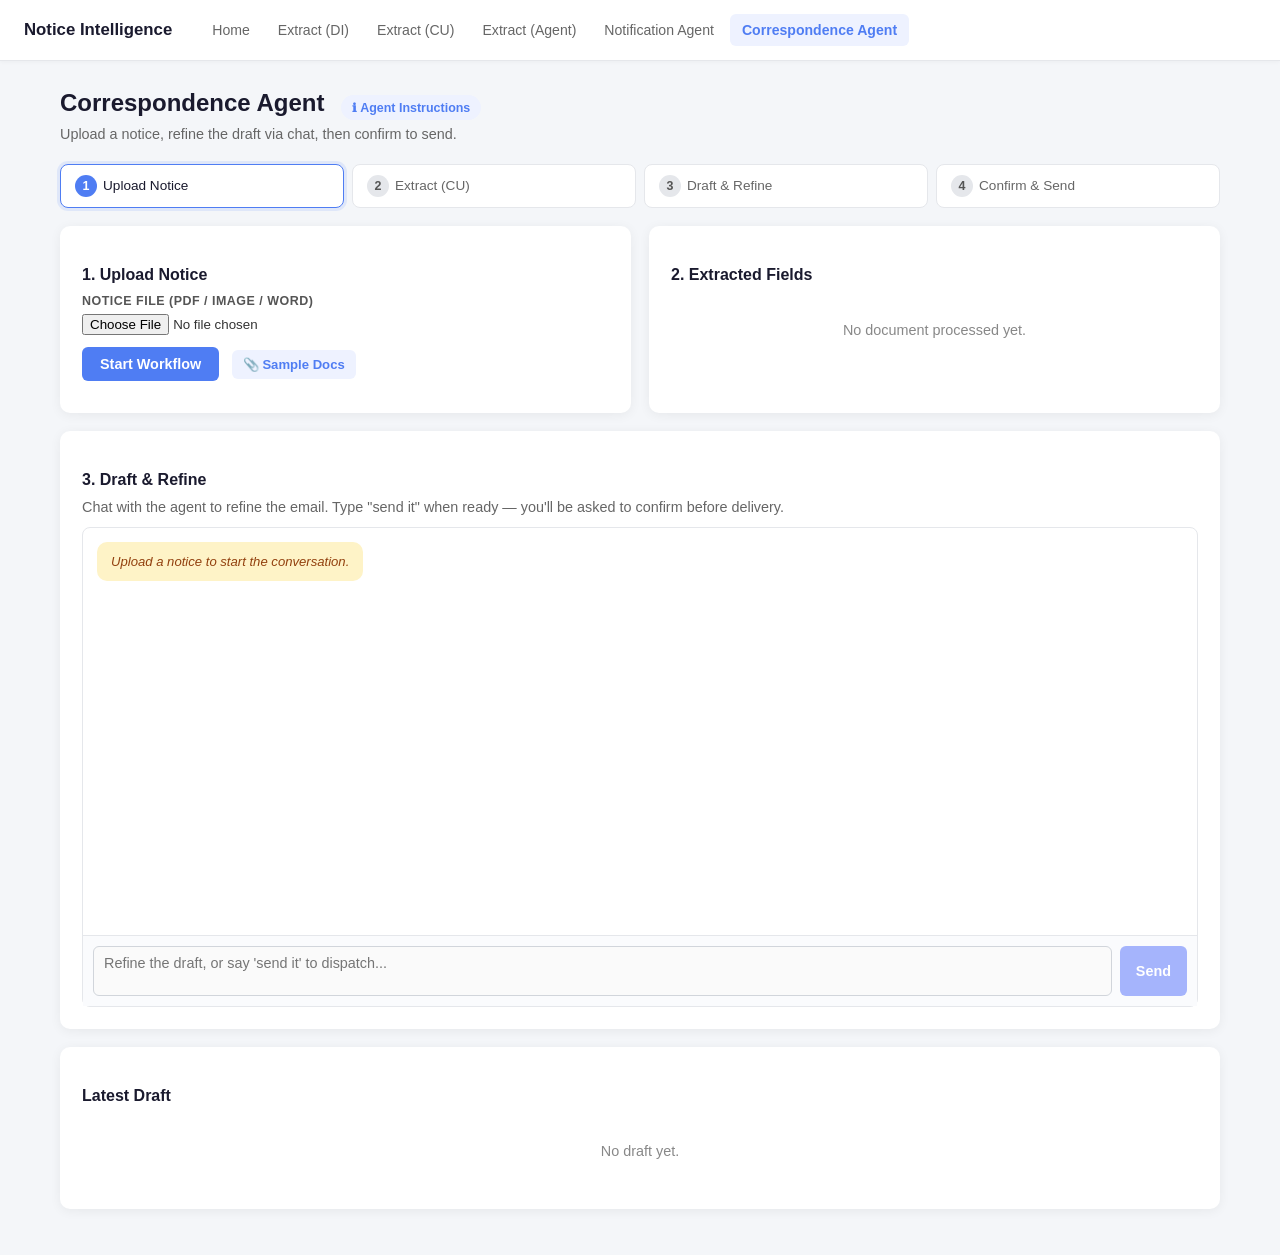
==== src/invledger_app/wwwroot/pages/correspondence.html @ 1975aae0 "setup" ====
<!DOCTYPE html>
<html lang="en">
<head>
  <meta charset="UTF-8" />
  <meta name="viewport" content="width=device-width, initial-scale=1.0" />
  <title>Correspondence Agent</title>
  <link rel="stylesheet" href="../assets/styles.css" />
  <style>
    .workflow-steps { display: flex; gap: 8px; margin-bottom: 18px; flex-wrap: wrap; }
    .step { flex: 1; min-width: 140px; background: #fff; border: 1px solid var(--border); border-radius: 8px; padding: 10px 14px; font-size: 0.85rem; color: var(--muted); }
    .step .num { display: inline-block; width: 22px; height: 22px; border-radius: 50%; background: #e5e7eb; color: #555; text-align: center; font-weight: 700; font-size: 0.78rem; line-height: 22px; margin-right: 6px; }
    .step.active { border-color: var(--primary); color: var(--text); box-shadow: 0 0 0 3px rgba(79,125,243,0.12); }
    .step.active .num { background: var(--primary); color: #fff; }
    .step.done { border-color: #16a34a; color: #166534; }
    .step.done .num { background: #16a34a; color: #fff; }

    .chat-window { display: flex; flex-direction: column; height: 480px; border: 1px solid var(--border); border-radius: 8px; background: #fff; }
    .chat-messages { flex: 1; overflow-y: auto; padding: 14px; display: flex; flex-direction: column; gap: 12px; }
    .msg { display: flex; flex-direction: column; max-width: 85%; }
    .msg.user { align-self: flex-end; align-items: flex-end; }
    .msg.assistant, .msg.system { align-self: flex-start; }
    .msg .who { font-size: 0.7rem; color: var(--muted); margin-bottom: 3px; text-transform: uppercase; letter-spacing: 0.04em; font-weight: 600; }
    .msg .bubble { padding: 10px 14px; border-radius: 10px; font-size: 0.88rem; line-height: 1.45; white-space: pre-wrap; word-break: break-word; }
    .msg.user .bubble { background: var(--primary); color: #fff; }
    .msg.assistant .bubble { background: #f1f5f9; color: var(--text); }
    .msg.system .bubble { background: #fef3c7; color: #92400e; font-style: italic; font-size: 0.82rem; }
    .chat-input { display: flex; gap: 8px; padding: 10px; border-top: 1px solid var(--border); background: #fafbfd; }
    .chat-input textarea { flex: 1; min-height: 44px; max-height: 120px; padding: 8px 10px; resize: none; }
    .chat-input button { padding: 8px 16px; }

    .draft-card { background: #fff; border: 1px solid var(--border); border-radius: 8px; padding: 16px; }
    .draft-row { margin-bottom: 10px; font-size: 0.88rem; }
    .draft-row .lbl { font-size: 0.72rem; font-weight: 600; color: var(--muted); text-transform: uppercase; letter-spacing: 0.04em; margin-bottom: 3px; }
    .draft-body { background: #f8fafc; border-left: 3px solid var(--primary); padding: 10px 12px; border-radius: 4px; font-size: 0.88rem; line-height: 1.55; white-space: pre-wrap; }

    .approval-overlay { position: fixed; inset: 0; background: rgba(0,0,0,0.45); display: flex; align-items: center; justify-content: center; z-index: 100; }
    .approval-box { background: #fff; border-radius: 10px; padding: 28px 32px; max-width: 560px; width: 90%; box-shadow: 0 8px 32px rgba(0,0,0,0.18); }
    .approval-box h3 { margin-bottom: 6px; color: #1a1a2e; }
    .approval-box .lbl { font-size: 0.72rem; font-weight: 600; color: #555; text-transform: uppercase; margin: 14px 0 4px; }
    .approval-box .val { font-size: 0.88rem; color: var(--text); }
    .approval-actions { display: flex; gap: 10px; margin-top: 20px; }
    .btn-approve { background: #16a34a; color: #fff; }
    .btn-approve:hover { background: #15803d; }
    .btn-reject { background: #dc2626; color: #fff; }
    .btn-reject:hover { background: #b91c1c; }
    .spinner { display: inline-block; width: 14px; height: 14px; border: 2px solid rgba(255,255,255,0.5); border-top-color: #fff; border-radius: 50%; animation: spin 0.7s linear infinite; margin-right: 8px; vertical-align: middle; }
    @keyframes spin { to { transform: rotate(360deg); } }
  </style>
</head>
<body>
  <main>
    <h1>Correspondence Agent <span id="agent-info-host"></span></h1>
    <div class="subtitle">Upload a notice, refine the draft via chat, then confirm to send.</div>

    <div class="workflow-steps">
      <div class="step active" id="step-1"><span class="num">1</span>Upload Notice</div>
      <div class="step" id="step-2"><span class="num">2</span>Extract (CU)</div>
      <div class="step" id="step-3"><span class="num">3</span>Draft &amp; Refine</div>
      <div class="step" id="step-4"><span class="num">4</span>Confirm &amp; Send</div>
    </div>

    <div class="grid-2">
      <div class="card">
        <h2>1. Upload Notice</h2>
        <div class="row">
          <label>Notice file (PDF / image / Word)</label>
          <input type="file" id="file-input" accept=".pdf,.png,.jpg,.jpeg,.tif,.tiff,.bmp,.doc,.docx" />
        </div>
        <button id="btn-upload">Start Workflow</button>
        <span id="sample-docs-host"></span>
        <div id="sample-selected" class="sample-selected" style="display:none;"></div>
        <div id="upload-status" style="margin-top:10px;font-size:0.85rem;color:var(--muted);"></div>
      </div>

      <div class="card">
        <h2>2. Extracted Fields</h2>
        <div id="extracted-area"><div class="empty">No document processed yet.</div></div>
      </div>
    </div>

    <div class="card">
      <h2>3. Draft &amp; Refine</h2>
      <p class="subtitle" style="margin:0 0 12px;">Chat with the agent to refine the email. Type "send it" when ready &mdash; you'll be asked to confirm before delivery.</p>
      <div class="chat-window">
        <div class="chat-messages" id="chat-messages">
          <div class="msg system"><div class="bubble">Upload a notice to start the conversation.</div></div>
        </div>
        <div class="chat-input">
          <textarea id="chat-text" placeholder="Refine the draft, or say 'send it' to dispatch..." disabled></textarea>
          <button id="btn-send" disabled>Send</button>
        </div>
      </div>
    </div>

    <div class="card">
      <h2>Latest Draft</h2>
      <div id="draft-area"><div class="empty">No draft yet.</div></div>
    </div>
  </main>

  <div id="approval-overlay" class="approval-overlay" style="display:none;">
    <div class="approval-box">
      <h3>Final Confirmation</h3>
      <p style="color:#555;font-size:0.88rem;margin-top:4px;">The agent is about to call the email tool. Approve to send, or reject to keep editing.</p>
      <div class="lbl">Server</div>
      <div class="val" id="approval-server">&mdash;</div>
      <div class="lbl">Latest Draft</div>
      <div class="val" id="approval-draft" style="white-space:pre-wrap;background:#f8fafc;padding:10px;border-radius:4px;max-height:200px;overflow-y:auto;font-size:0.82rem;">&mdash;</div>
      <div class="approval-actions">
        <button class="btn-approve" id="btn-approve">Approve &amp; Send</button>
        <button class="btn-reject" id="btn-reject">Reject</button>
      </div>
    </div>
  </div>

  <script src="../assets/app.js"></script>
  <script>
    renderHeader('Correspondence Agent');
    mountAgentInstructionsPanel('agent-info-host', ['ct-ag-correspondence']);

    const state = { previousResponseId: null, pendingRunId: null, latestDraft: null };
    const $ = id => document.getElementById(id);
    const chatMessages = $('chat-messages');
    const chatText = $('chat-text');
    const btnSend = $('btn-send');
    const btnUpload = $('btn-upload');
    const fileInput = $('file-input');
    const overlay = $('approval-overlay');

    let pickedSample = null;
    const samplePicker = mountSampleDocsPopover('sample-docs-host', {
      onPick: s => {
        pickedSample = s;
        fileInput.value = '';
        const el = $('sample-selected');
        el.textContent = `Selected sample: ${s.label}`;
        el.style.display = 'block';
      }
    });
    fileInput.addEventListener('change', () => {
      pickedSample = null;
      samplePicker && samplePicker.clearSelection();
      $('sample-selected').style.display = 'none';
    });

    function setStep(active) {
      for (let i = 1; i <= 4; i++) {
        const el = $(`step-${i}`);
        el.classList.remove('active', 'done');
        if (i < active) el.classList.add('done');
        else if (i === active) el.classList.add('active');
      }
    }

    function appendMessage(role, text) {
      const wrap = document.createElement('div');
      wrap.className = `msg ${role}`;
      const who = role === 'user' ? 'You' : role === 'assistant' ? 'Agent' : 'System';
      wrap.innerHTML = `<div class="who">${who}</div><div class="bubble"></div>`;
      wrap.querySelector('.bubble').textContent = text;
      chatMessages.appendChild(wrap);
      chatMessages.scrollTop = chatMessages.scrollHeight;
    }

    function setChatEnabled(enabled) {
      chatText.disabled = !enabled;
      btnSend.disabled = !enabled;
    }

    function setUploading(loading) {
      btnUpload.disabled = loading;
      btnUpload.innerHTML = loading ? '<span class="spinner"></span>Processing...' : 'Start Workflow';
    }

    function setSending(loading) {
      btnSend.disabled = loading || chatText.disabled;
      btnSend.innerHTML = loading ? '<span class="spinner"></span>' : 'Send';
    }

    function parseDraft(text) {
      if (!text) return null;
      const subjectMatch = text.match(/Subject:\s*(.+)/i);
      const toMatch = text.match(/To:\s*(.+)/i);
      const bodyMatch = text.match(/---\s*([\s\S]*?)\s*---/);
      if (!subjectMatch && !bodyMatch) return null;
      return {
        subject: subjectMatch ? subjectMatch[1].trim() : '',
        to: toMatch ? toMatch[1].trim() : '',
        body: bodyMatch ? bodyMatch[1].trim() : ''
      };
    }

    function renderDraft(text) {
      const d = parseDraft(text);
      if (!d) {
        $('draft-area').innerHTML = `<div class="empty">${esc(text || 'No draft yet.')}</div>`;
        return;
      }
      state.latestDraft = d;
      $('draft-area').innerHTML = `
        <div class="draft-card">
          <div class="draft-row"><div class="lbl">To</div><div>${esc(d.to)}</div></div>
          <div class="draft-row"><div class="lbl">Subject</div><div>${esc(d.subject)}</div></div>
          <div class="draft-row"><div class="lbl">Body</div><div class="draft-body">${esc(d.body)}</div></div>
        </div>`;
    }

    function renderExtracted(json) {
      try {
        const m = json.match(/\{[\s\S]*\}/);
        const parsed = m ? JSON.parse(m[0]) : null;
        if (!parsed) throw new Error('not json');
        const rows = Object.entries(parsed).map(([k, v]) =>
          `<div class="draft-row"><div class="lbl">${esc(k)}</div><div>${esc(v)}</div></div>`).join('');
        $('extracted-area').innerHTML = `<div class="draft-card">${rows}</div>`;
      } catch {
        $('extracted-area').innerHTML = `<pre>${esc(json)}</pre>`;
      }
    }

    function handleAgentResponse(data) {
      if (data.previousResponseId) state.previousResponseId = data.previousResponseId;
      if (data.extracted) renderExtracted(data.extracted);

      if (data.status === 'pending_approval') {
        state.pendingRunId = data.runId;
        appendMessage('system', 'Agent is requesting to send the email. Please approve or reject.');
        setStep(4);
        showApproval(data.toolCall);
      } else if (data.status === 'complete') {
        if (data.response) {
          appendMessage('assistant', data.response);
          renderDraft(data.response);
        }
        setStep(3);
        setChatEnabled(true);
      }
    }

    function showApproval(toolCall) {
      $('approval-server').textContent = (toolCall && toolCall.serverLabel) || '—';
      const d = state.latestDraft;
      $('approval-draft').textContent = d
        ? `To: ${d.to}\nSubject: ${d.subject}\n\n${d.body}`
        : 'Draft not parsed yet.';
      overlay.style.display = 'flex';
    }

    async function sendApproval(approved) {
      overlay.style.display = 'none';
      const runId = state.pendingRunId;
      state.pendingRunId = null;
      if (!runId) return;
      appendMessage('system', approved ? 'Approved. Sending email...' : 'Rejected. The agent will revise the draft.');
      setChatEnabled(false);
      try {
        const res = await fetch('/correspondence/approve', {
          method: 'POST',
          headers: { 'Content-Type': 'application/json' },
          body: JSON.stringify({ runId, approved })
        });
        const data = await res.json();
        if (!res.ok) throw new Error(data.error || `HTTP ${res.status}`);
        handleAgentResponse(data);
      } catch (err) {
        appendMessage('system', `Error: ${err.message}`);
        setChatEnabled(true);
      }
    }

    btnUpload.addEventListener('click', async () => {
      let f = fileInput.files[0];
      if (!f && pickedSample) {
        try { f = await fetchSampleAsFile(pickedSample); }
        catch (err) { $('upload-status').textContent = `Error: ${err.message}`; return; }
      }
      if (!f) { $('upload-status').textContent = 'Select a file or sample first.'; return; }
      setUploading(true);
      setStep(2);
      $('upload-status').textContent = 'Extracting and drafting...';
      chatMessages.innerHTML = '';
      appendMessage('system', `Uploaded: ${f.name}. Extracting fields and drafting initial response...`);
      try {
        const fd = new FormData();
        fd.append('file', f);
        const res = await fetch('/correspondence/upload', { method: 'POST', body: fd });
        const data = await res.json();
        if (!res.ok) throw new Error(data.error || `HTTP ${res.status}`);
        $('upload-status').textContent = 'Initial draft ready. Refine in chat below.';
        handleAgentResponse(data);
      } catch (err) {
        appendMessage('system', `Error: ${err.message}`);
        $('upload-status').textContent = `Error: ${err.message}`;
        setStep(1);
      }
      setUploading(false);
    });

    async function sendChat() {
      const text = chatText.value.trim();
      if (!text || !state.previousResponseId) return;
      appendMessage('user', text);
      chatText.value = '';
      setChatEnabled(false);
      setSending(true);
      try {
        const res = await fetch('/correspondence/chat', {
          method: 'POST',
          headers: { 'Content-Type': 'application/json' },
          body: JSON.stringify({ previousResponseId: state.previousResponseId, message: text })
        });
        const data = await res.json();
        if (!res.ok) throw new Error(data.error || `HTTP ${res.status}`);
        handleAgentResponse(data);
      } catch (err) {
        appendMessage('system', `Error: ${err.message}`);
        setChatEnabled(true);
      }
      setSending(false);
    }

    btnSend.addEventListener('click', sendChat);
    chatText.addEventListener('keydown', e => {
      if (e.key === 'Enter' && !e.shiftKey) {
        e.preventDefault();
        sendChat();
      }
    });

    $('btn-approve').addEventListener('click', () => sendApproval(true));
    $('btn-reject').addEventListener('click', () => sendApproval(false));
  </script>
</body>
</html>
---- src/invledger_app/wwwroot/assets/styles.css ----
* { box-sizing: border-box; margin: 0; padding: 0; }

:root {
  --primary: #4f7df3;
  --primary-dark: #3a65d6;
  --bg: #f4f6f9;
  --card: #ffffff;
  --text: #1a1a2e;
  --muted: #666;
  --border: #e5e7eb;
  --input-bg: #fafafa;
}

body {
  font-family: -apple-system, BlinkMacSystemFont, 'Segoe UI', sans-serif;
  background: var(--bg);
  color: #333;
  min-height: 100vh;
  display: flex;
  flex-direction: column;
}

header {
  background: var(--card);
  border-bottom: 1px solid var(--border);
  padding: 14px 24px;
  display: flex;
  align-items: center;
  gap: 28px;
  box-shadow: 0 1px 4px rgba(0,0,0,0.04);
}
header .brand { font-weight: 700; color: var(--text); font-size: 1.05rem; }
header nav { display: flex; gap: 4px; flex-wrap: wrap; }
header nav a {
  padding: 8px 12px;
  border-radius: 6px;
  text-decoration: none;
  color: var(--muted);
  font-size: 0.88rem;
  font-weight: 500;
}
header nav a:hover { background: #eef2ff; color: var(--primary); }
header nav a.active { background: #eef2ff; color: var(--primary); font-weight: 600; }

main {
  flex: 1;
  width: 100%;
  max-width: 1200px;
  margin: 0 auto;
  padding: 28px 20px;
}

h1 { font-size: 1.5rem; font-weight: 600; color: var(--text); margin-bottom: 6px; }
h2 { font-size: 1rem; font-weight: 600; color: var(--text); margin: 18px 0 10px; }
h3 { font-size: 0.95rem; font-weight: 600; color: var(--text); margin-bottom: 8px; }
.subtitle { color: var(--muted); font-size: 0.9rem; margin-bottom: 22px; }

.card {
  background: var(--card);
  border-radius: 10px;
  box-shadow: 0 2px 12px rgba(0,0,0,0.06);
  padding: 22px;
  margin-bottom: 18px;
}

.grid-2 { display: grid; grid-template-columns: 1fr 1fr; gap: 18px; }
.grid-3 { display: grid; grid-template-columns: repeat(3, 1fr); gap: 18px; }
@media (max-width: 800px) { .grid-2, .grid-3 { grid-template-columns: 1fr; } }

label { display: block; font-size: 0.78rem; font-weight: 600; margin-bottom: 6px; color: #555; text-transform: uppercase; letter-spacing: 0.04em; }
input[type=text], input[type=email], input[type=number], input[type=date], textarea, select {
  width: 100%; border: 1px solid #d1d5db; border-radius: 6px; padding: 9px 11px;
  font-size: 0.9rem; color: #333; background: var(--input-bg); outline: none; font-family: inherit;
}
textarea { resize: vertical; min-height: 110px; }
input:focus, textarea:focus, select:focus { border-color: var(--primary); background: #fff; }
.row { margin-bottom: 12px; }

button, .btn {
  background: var(--primary); color: #fff; border: none; border-radius: 6px;
  padding: 9px 18px; font-size: 0.9rem; font-weight: 600; cursor: pointer;
  text-decoration: none; display: inline-block;
}
button:hover:not(:disabled), .btn:hover { background: var(--primary-dark); }
button:disabled { background: #a5b4fc; cursor: not-allowed; }
.btn-secondary { background: #e5e7eb; color: #333; }
.btn-secondary:hover { background: #d1d5db; }
.btn-danger { background: #dc2626; }
.btn-danger:hover { background: #b91c1c; }

table { width: 100%; border-collapse: collapse; font-size: 0.88rem; }
th, td { text-align: left; padding: 10px 12px; border-bottom: 1px solid var(--border); }
th { background: #f8fafc; color: #555; font-weight: 600; text-transform: uppercase; font-size: 0.75rem; letter-spacing: 0.04em; }
tr:hover td { background: #fafbfd; }

.badge { display: inline-block; padding: 2px 10px; border-radius: 999px; font-size: 0.72rem; font-weight: 600; }
.badge.high { background: #fee2e2; color: #b91c1c; }
.badge.medium { background: #fef3c7; color: #92400e; }
.badge.low { background: #dcfce7; color: #166534; }
.badge.action { background: #dbeafe; color: #1e40af; }
.badge.info { background: #f1f5f9; color: #475569; }
.badge.open { background: #fef3c7; color: #92400e; }
.badge.closed { background: #dcfce7; color: #166534; }
.badge.review { background: #ede9fe; color: #6d28d9; }

.stat {
  background: linear-gradient(135deg, #eef2ff, #f8fafc);
  border-radius: 8px; padding: 18px; text-align: center;
}
.stat .num { font-size: 1.8rem; font-weight: 700; color: var(--primary); }
.stat .lbl { font-size: 0.82rem; color: var(--muted); margin-top: 4px; }

.empty { color: #888; font-size: 0.9rem; padding: 28px; text-align: center; }
.summary { background: #f8fafc; border-left: 3px solid var(--primary); padding: 12px 14px; border-radius: 4px; margin-top: 12px; font-size: 0.9rem; line-height: 1.55; }

pre { background: #0f172a; color: #e2e8f0; padding: 12px; border-radius: 6px; font-size: 0.78rem; overflow: auto; max-height: 280px; white-space: pre-wrap; }

.tabs { display: flex; gap: 2px; border-bottom: 1px solid var(--border); margin-bottom: 10px; }
.tabs .tab {
  background: transparent; color: var(--muted); border: none; border-bottom: 2px solid transparent;
  padding: 8px 14px; font-size: 0.85rem; font-weight: 600; cursor: pointer; border-radius: 0;
}
.tabs .tab:hover:not(:disabled) { background: transparent; color: var(--primary); }
.tabs .tab.active { color: var(--primary); border-bottom-color: var(--primary); }
.tab-panel { display: none; }
.tab-panel.active { display: block; }
.tab-panel pre { max-height: 640px; }

.output-split { display: grid; grid-template-columns: minmax(0, 1fr) minmax(0, 1fr); gap: 14px; align-items: start; }
@media (max-width: 900px) { .output-split { grid-template-columns: 1fr; } }
.output-split .doc-preview { background: #f8fafc; border: 1px solid var(--border); border-radius: 6px; padding: 10px; max-height: 640px; overflow: auto; display: flex; align-items: flex-start; justify-content: center; }
.output-split .doc-preview img { max-width: 100%; height: auto; border-radius: 4px; background: #fff; }
.output-split .doc-preview .empty { padding: 40px 12px; }
.output-split .md-render {
  background: #fff; border: 1px solid var(--border); border-radius: 6px; padding: 14px 16px;
  font-size: 0.88rem; line-height: 1.55; color: #1f2937; max-height: 640px; overflow: auto;
}
.output-split .md-render h1, .output-split .md-render h2, .output-split .md-render h3 { margin: 12px 0 6px; color: var(--text); }
.output-split .md-render h1 { font-size: 1.05rem; }
.output-split .md-render h2 { font-size: 0.98rem; }
.output-split .md-render h3 { font-size: 0.92rem; }
.output-split .md-render p { margin: 6px 0; }
.output-split .md-render ul, .output-split .md-render ol { margin: 6px 0 6px 20px; }
.output-split .md-render table { width: 100%; border-collapse: collapse; margin: 8px 0; font-size: 0.82rem; }
.output-split .md-render th, .output-split .md-render td { border: 1px solid var(--border); padding: 6px 8px; text-align: left; }
.output-split .md-render th { background: #f1f5f9; }
.output-split .md-render code { background: #f1f5f9; padding: 1px 5px; border-radius: 3px; font-size: 0.82rem; }
.output-split .md-render pre { background: #0f172a; color: #e2e8f0; max-height: 280px; }
.output-split pre { margin: 0; max-height: 640px; }

.toolbar { display: flex; gap: 10px; align-items: center; margin-bottom: 14px; flex-wrap: wrap; }
.toolbar .spacer { flex: 1; }

.flex { display: flex; gap: 10px; align-items: center; }
.flex-col { display: flex; flex-direction: column; gap: 8px; }

.bar-chart { display: flex; align-items: flex-end; gap: 12px; height: 180px; padding: 10px 0; border-bottom: 1px solid var(--border); }
.bar-chart .bar { flex: 1; background: linear-gradient(180deg, var(--primary), #93b4ff); border-radius: 4px 4px 0 0; position: relative; min-height: 4px; }
.bar-chart .bar::after { content: attr(data-value); position: absolute; top: -18px; left: 50%; transform: translateX(-50%); font-size: 0.72rem; color: var(--muted); }
.bar-labels { display: flex; gap: 12px; margin-top: 6px; }
.bar-labels span { flex: 1; text-align: center; font-size: 0.75rem; color: var(--muted); }

.list-item {
  border: 1px solid var(--border); border-radius: 6px; padding: 12px 14px;
  margin-bottom: 8px; background: #fff;
}
.list-item .meta { font-size: 0.78rem; color: var(--muted); margin-top: 4px; }

.diff-old { background: #fee2e2; padding: 2px 4px; border-radius: 3px; }
.diff-new { background: #dcfce7; padding: 2px 4px; border-radius: 3px; }

.notice { padding: 10px 14px; border-radius: 6px; margin-bottom: 12px; font-size: 0.88rem; }
.notice.success { background: #dcfce7; color: #166534; }
.notice.warn { background: #fef3c7; color: #92400e; }
.notice.error { background: #fee2e2; color: #b91c1c; }

.sample-grid { display: grid; grid-template-columns: repeat(4, 1fr); gap: 12px; }
@media (max-width: 800px) { .sample-grid { grid-template-columns: repeat(2, 1fr); } }
.sample-tile { border: 2px solid var(--border); border-radius: 8px; padding: 8px; background: #fafafa; display: flex; flex-direction: column; gap: 8px; }
.sample-tile.selected { border-color: var(--primary); background: #eef2ff; }
.sample-tile img { width: 100%; height: 140px; object-fit: cover; object-position: top; border-radius: 4px; cursor: zoom-in; background: #fff; }
.sample-label { font-size: 0.78rem; color: var(--muted); text-align: center; }
.sample-actions { display: flex; gap: 6px; }
.sample-actions button { flex: 1; padding: 5px 8px; font-size: 0.75rem; }

.lightbox { position: fixed; inset: 0; background: rgba(0,0,0,0.85); display: none; align-items: center; justify-content: center; z-index: 1000; padding: 24px; }
.lightbox.open { display: flex; }
.lightbox-inner { position: relative; max-width: 95%; max-height: 95%; }
.lightbox-inner img { max-width: 100%; max-height: 90vh; border-radius: 6px; background: #fff; }
.lightbox-close { position: absolute; top: -14px; right: -14px; width: 36px; height: 36px; border-radius: 50%; padding: 0; font-size: 1.4rem; line-height: 1; }

.sample-selected { font-size: 0.82rem; color: var(--primary); margin-top: 8px; }

/* Sample Docs popover (also reused by agent instructions popover) */
.sample-docs-wrapper { position: relative; display: inline-block; margin-left: 8px; }
.sample-docs-trigger {
  display: inline-block; cursor: pointer; padding: 6px 10px; border-radius: 6px;
  background: #eef2ff; color: var(--primary); font-size: 0.82rem; font-weight: 600;
  border: 1px solid transparent; user-select: none;
}
.sample-docs-trigger:hover, .sample-docs-trigger:focus { background: #e0e7ff; outline: none; }
.sample-docs-popover {
  position: absolute; top: calc(100% + 6px); left: 0; z-index: 50;
  background: #fff; border: 1px solid var(--border); border-radius: 8px;
  box-shadow: 0 8px 24px rgba(0,0,0,0.12); padding: 14px; min-width: 320px;
  display: none;
}
.sample-docs-popover.open { display: block; }
.sample-docs-title { font-weight: 600; color: var(--text); font-size: 0.92rem; margin-bottom: 4px; }
.sample-docs-hint { font-size: 0.78rem; color: var(--muted); margin-bottom: 10px; }

/* Agent instructions popover */
.agent-info-wrapper { position: relative; display: inline-block; margin-left: 10px; vertical-align: middle; }
.agent-info-trigger {
  display: inline-flex; align-items: center; gap: 4px; cursor: pointer;
  padding: 4px 10px; border-radius: 999px; background: #eef2ff; color: var(--primary);
  font-size: 0.78rem; font-weight: 600; border: 1px solid transparent; user-select: none;
}
.agent-info-trigger:hover, .agent-info-trigger:focus { background: #e0e7ff; outline: none; }
.agent-info-popover {
  position: absolute; top: calc(100% + 6px); left: 0; z-index: 50;
  background: #fff; border: 1px solid var(--border); border-radius: 8px;
  box-shadow: 0 8px 24px rgba(0,0,0,0.12); padding: 14px 16px;
  width: min(560px, 90vw); max-height: 480px; overflow: auto;
  display: none;
}
.agent-info-popover.open { display: block; }
.agent-info-title { font-weight: 600; color: var(--text); font-size: 0.92rem; margin-bottom: 4px; }
.agent-info-hint { font-size: 0.78rem; color: var(--muted); margin-bottom: 10px; }
.agent-info-block { margin-bottom: 14px; }
.agent-info-block:last-child { margin-bottom: 0; }
.agent-info-name { font-size: 0.82rem; font-weight: 600; color: var(--primary); margin-bottom: 4px; font-family: ui-monospace, SFMono-Regular, Menlo, monospace; }
.agent-info-instructions {
  background: var(--input-bg); border: 1px solid var(--border); border-radius: 6px;
  padding: 10px 12px; font-size: 0.82rem; line-height: 1.5; color: #1f2937;
  white-space: pre-wrap; font-family: ui-monospace, SFMono-Regular, Menlo, monospace;
}
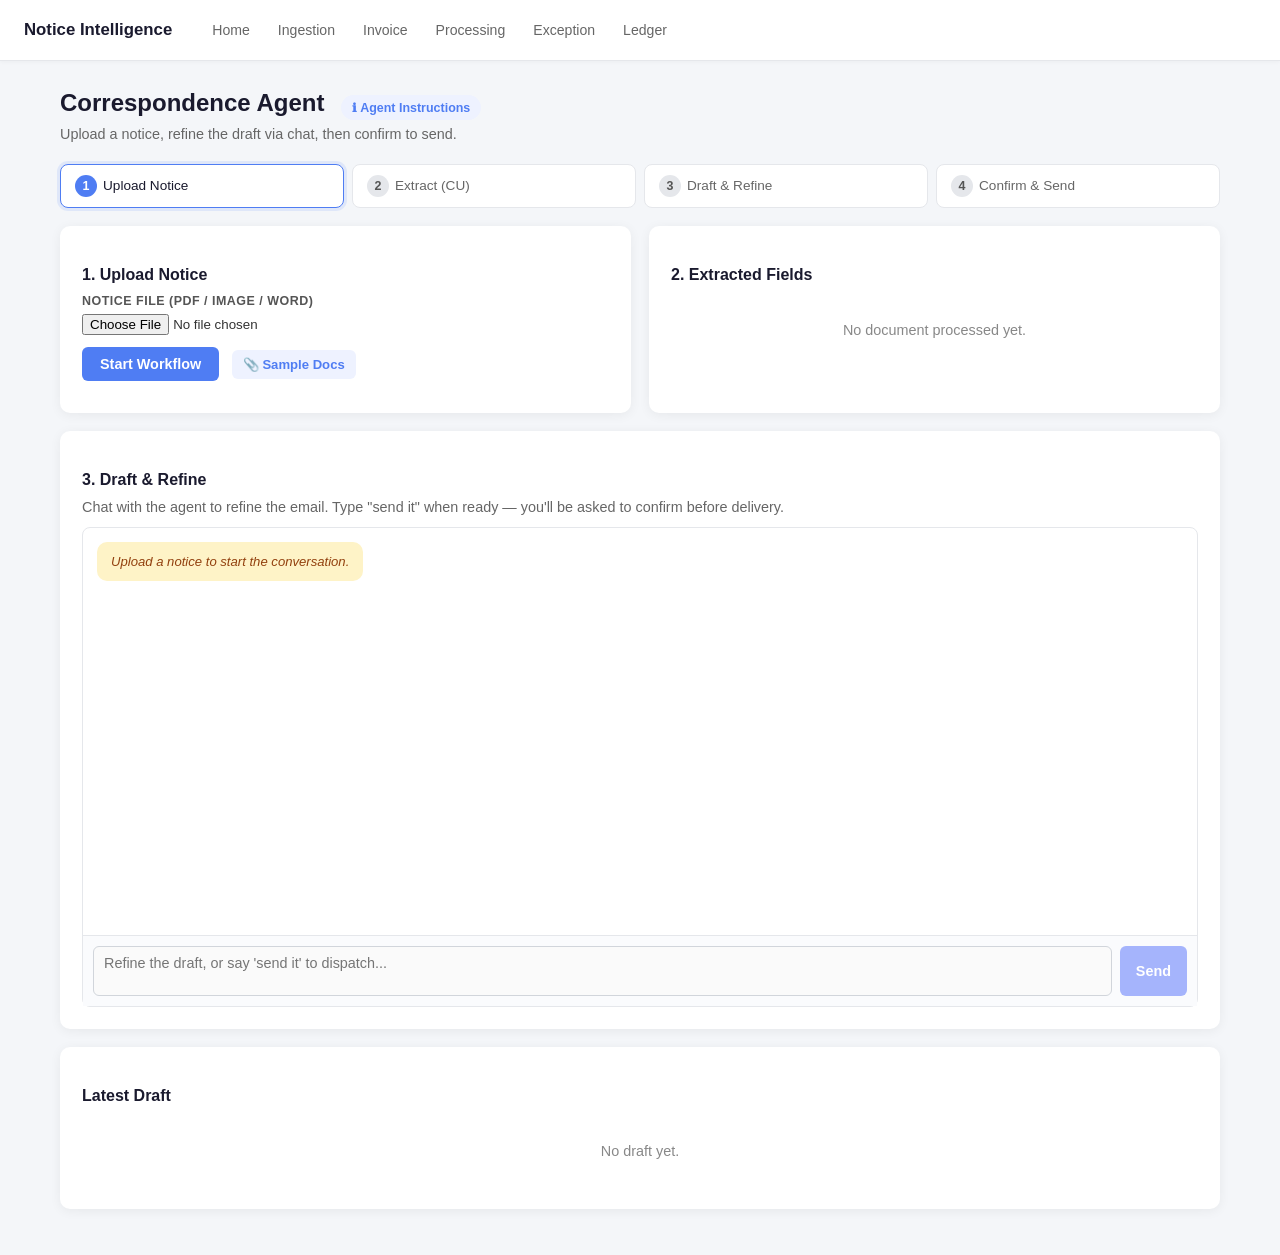
==== commit 79c2a901: "Rename CtAg* to InvLdgAg* Agent-Logs-Url: https://github.com/qkfang/invoice-ledger-agent/sessions/95" ====
--- a/src/invledger_app/wwwroot/pages/correspondence.html
+++ b/src/invledger_app/wwwroot/pages/correspondence.html
@@ -116,7 +116,7 @@
   <script src="../assets/app.js"></script>
   <script>
     renderHeader('Correspondence Agent');
-    mountAgentInstructionsPanel('agent-info-host', ['ct-ag-correspondence']);
+    mountAgentInstructionsPanel('agent-info-host', ['inv-ldg-ag-correspondence']);
 
     const state = { previousResponseId: null, pendingRunId: null, latestDraft: null };
     const $ = id => document.getElementById(id);
